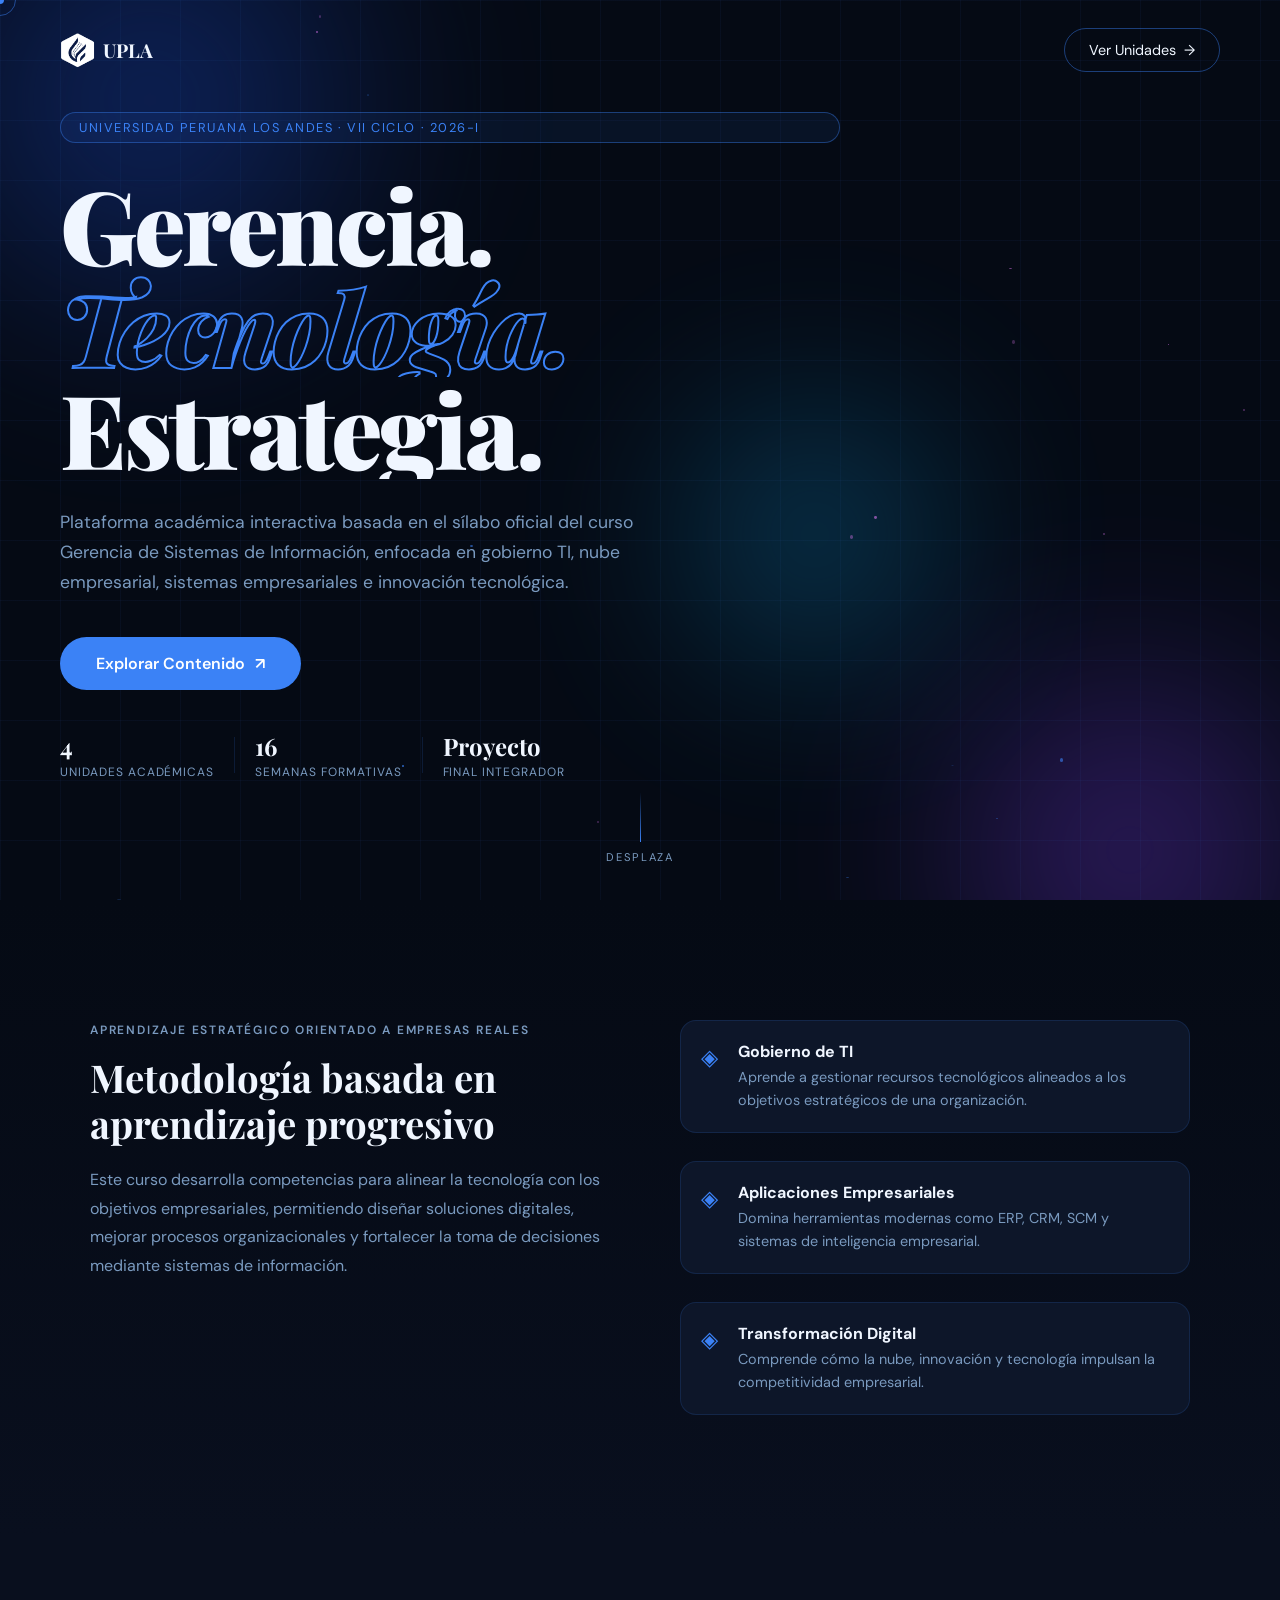
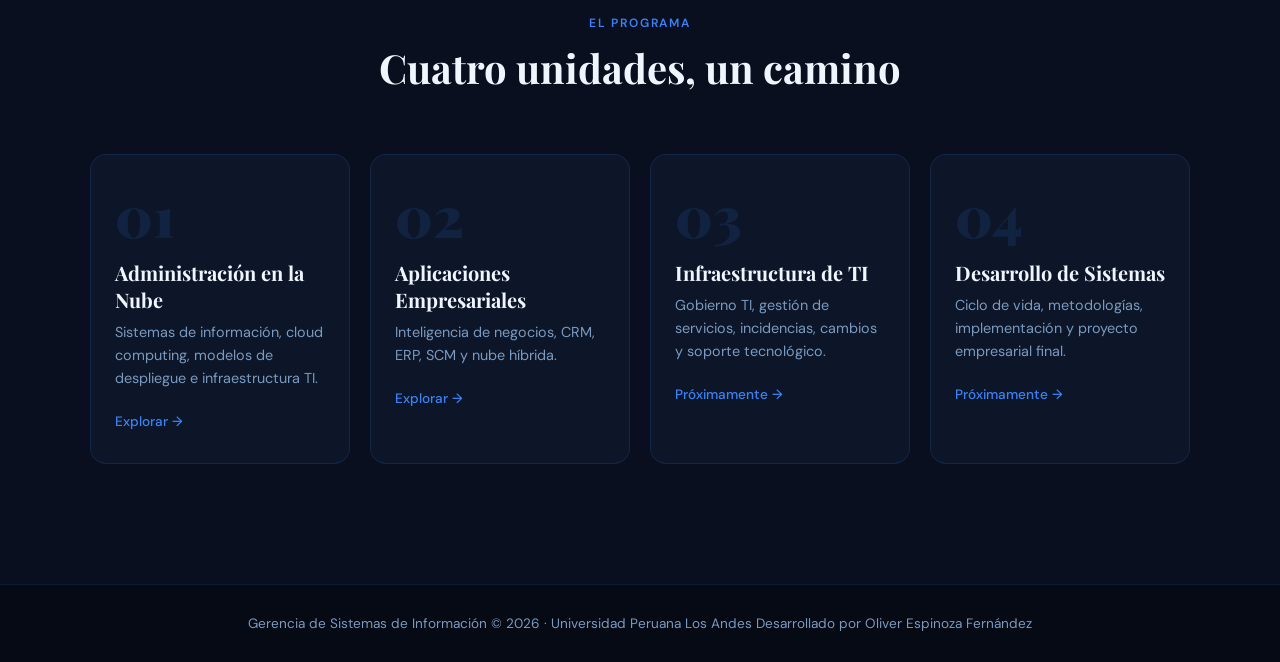
==== index.html @ c1853260 "Add files via upload" ====
<!DOCTYPE html>
<html lang="es">
<head>
  <meta charset="UTF-8" />
  <meta name="viewport" content="width=device-width, initial-scale=1.0" />
  <title>Academia Digital — Curso Universitario</title>
  <link href="https://fonts.googleapis.com/css2?family=Playfair+Display:ital,wght@0,400;0,700;0,900;1,400&family=DM+Sans:wght@300;400;500;600&display=swap" rel="stylesheet" />
  <style>
    :root {
      --bg-deep: #050a14;
      --bg-dark: #090f1e;
      --bg-card: #0d1629;
      --bg-card-hover: #111e38;
      --accent: #3b82f6;
      --accent-glow: rgba(59, 130, 246, 0.35);
      --accent2: #e879f9;
      --accent3: #10b981;
      --text-primary: #f0f6ff;
      --text-muted: #7a9abf;
      --border: rgba(59, 130, 246, 0.15);
      --border-hover: rgba(59, 130, 246, 0.45);
      --font-display: 'Playfair Display', Georgia, serif;
      --font-body: 'DM Sans', system-ui, sans-serif;
      --radius: 16px;
      --transition: cubic-bezier(0.4, 0, 0.2, 1);
    }

    *, *::before, *::after { margin: 0; padding: 0; box-sizing: border-box; }
    html { scroll-behavior: smooth; overflow-x: hidden; }
    body { font-family: var(--font-body); background: var(--bg-deep); color: var(--text-primary); cursor: none; overflow-x: hidden; }

    /* CURSOR */
    .cursor { position: fixed; width: 8px; height: 8px; background: var(--accent); border-radius: 50%; pointer-events: none; z-index: 9999; transform: translate(-50%, -50%); transition: transform 0.1s, background 0.2s; }
    .cursor-follower { position: fixed; width: 32px; height: 32px; border: 1.5px solid rgba(59,130,246,0.5); border-radius: 50%; pointer-events: none; z-index: 9998; transform: translate(-50%, -50%); transition: transform 0.15s var(--transition), width 0.3s, height 0.3s, border-color 0.3s; }

    /* PROGRESS BAR */
    #read-progress { position: fixed; top: 0; left: 0; height: 2px; background: linear-gradient(90deg, #3b82f6, #e879f9); z-index: 9999; width: 0%; transition: width 0.1s; pointer-events: none; }

    /* HERO */
    .hero { position: relative; min-height: 100vh; display: flex; flex-direction: column; overflow: hidden; background: var(--bg-deep); }
    .hero-bg { position: absolute; inset: 0; z-index: 0; overflow: hidden; }
    .orb { position: absolute; border-radius: 50%; filter: blur(90px); opacity: 0.45; animation: orbFloat 10s ease-in-out infinite; }
    .orb1 { width: 600px; height: 600px; background: radial-gradient(circle, #1d4ed8, transparent 70%); top: -200px; left: -150px; }
    .orb2 { width: 500px; height: 500px; background: radial-gradient(circle, #7c3aed, transparent 70%); bottom: -200px; right: -100px; animation-delay: 3s; }
    .orb3 { width: 350px; height: 350px; background: radial-gradient(circle, #0ea5e9, transparent 70%); top: 40%; left: 50%; animation-delay: 6s; }
    @keyframes orbFloat { 0%,100%{transform:translate(0,0) scale(1)} 33%{transform:translate(30px,-30px) scale(1.05)} 66%{transform:translate(-20px,20px) scale(0.95)} }
    .grid-overlay { position: absolute; inset: 0; background-image: linear-gradient(rgba(59,130,246,0.05) 1px, transparent 1px), linear-gradient(90deg, rgba(59,130,246,0.05) 1px, transparent 1px); background-size: 60px 60px; animation: gridDrift 25s linear infinite; }
    @keyframes gridDrift { from{background-position:0 0} to{background-position:60px 60px} }

    /* NAV */
    .hero-nav { position: relative; z-index: 10; display: flex; justify-content: space-between; align-items: center; padding: 28px 60px; animation: slideDown 0.8s var(--transition) 0.2s both; }
    @keyframes slideDown { from{opacity:0;transform:translateY(-20px)} to{opacity:1;transform:translateY(0)} }
    .logo { display: flex; align-items: center; gap: 10px; font-family: var(--font-display); font-size: 1.2rem; font-weight: 700; color: var(--text-primary); text-decoration: none; }
    .logo-icon { font-size: 1.5rem; color: var(--accent); animation: spin 12s linear infinite; display: inline-block; }
    @keyframes spin { from{transform:rotate(0deg)} to{transform:rotate(360deg)} }
    .btn-catalogo { display: flex; align-items: center; gap: 8px; padding: 12px 24px; background: transparent; border: 1.5px solid var(--border-hover); color: var(--text-primary); border-radius: 100px; font-family: var(--font-body); font-size: 0.9rem; cursor: none; transition: all 0.3s var(--transition); text-decoration: none; }
    .btn-catalogo:hover { background: var(--accent); border-color: var(--accent); transform: translateY(-2px); box-shadow: 0 8px 25px var(--accent-glow); }
    .btn-arrow { transition: transform 0.3s; }
    .btn-catalogo:hover .btn-arrow { transform: translateX(4px); }

    /* HERO CONTENT */
    .hero-content { position: relative; z-index: 10; flex: 1; display: flex; flex-direction: column; justify-content: center; padding: 0 60px; max-width: 900px; }
    .hero-badge { display: inline-block; padding: 6px 18px; border: 1px solid rgba(59,130,246,0.4); background: rgba(59,130,246,0.08); border-radius: 100px; font-size: 0.8rem; letter-spacing: 0.12em; text-transform: uppercase; color: var(--accent); margin-bottom: 30px; animation: fadeUp 0.8s var(--transition) 0.4s both; }
    .hero-title { font-family: var(--font-display); font-size: clamp(3.5rem, 8vw, 7rem); font-weight: 900; line-height: 1.0; letter-spacing: -0.03em; margin-bottom: 28px; }
    .hero-title .line { display: block; animation: titleReveal 0.9s var(--transition) both; overflow: hidden; }
    .hero-title .line:nth-child(1) { animation-delay: 0.5s; }
    .hero-title .line:nth-child(2) { animation-delay: 0.65s; }
    .hero-title .line:nth-child(3) { animation-delay: 0.8s; }
    @keyframes titleReveal { from{opacity:0;transform:translateY(60px) skewY(3deg)} to{opacity:1;transform:translateY(0) skewY(0)} }
    .italic { font-style: italic; color: transparent; -webkit-text-stroke: 2px var(--accent); }
    .hero-subtitle { font-size: 1.1rem; line-height: 1.7; color: var(--text-muted); max-width: 600px; margin-bottom: 40px; animation: fadeUp 0.8s var(--transition) 0.9s both; }
    .hero-cta { display: flex; align-items: center; gap: 40px; flex-wrap: wrap; animation: fadeUp 0.8s var(--transition) 1s both; }
    .cta-primary { display: flex; align-items: center; gap: 10px; padding: 16px 36px; background: var(--accent); color: #fff; border: none; border-radius: 100px; font-family: var(--font-body); font-size: 1rem; font-weight: 600; cursor: none; position: relative; overflow: hidden; transition: all 0.3s var(--transition); text-decoration: none; }
    .cta-primary::before { content: ''; position: absolute; inset: 0; background: linear-gradient(135deg, #6366f1, #3b82f6); opacity: 0; transition: opacity 0.3s; }
    .cta-primary:hover::before { opacity: 1; }
    .cta-primary > * { position: relative; z-index: 1; }
    .cta-primary:hover { transform: translateY(-3px); box-shadow: 0 12px 40px var(--accent-glow); }
    .hero-stats { display: flex; align-items: center; gap: 20px; }
    .stat { display: flex; flex-direction: column; gap: 2px; }
    .stat strong { font-size: 1.5rem; font-family: var(--font-display); font-weight: 700; }
    .stat span { font-size: 0.75rem; color: var(--text-muted); text-transform: uppercase; letter-spacing: 0.08em; }
    .stat-divider { width: 1px; height: 36px; background: var(--border); }

    /* SCROLL HINT */
    .scroll-hint { position: relative; z-index: 10; display: flex; flex-direction: column; align-items: center; gap: 8px; padding-bottom: 36px; animation: fadeUp 0.8s var(--transition) 1.2s both; }
    .scroll-line { width: 1px; height: 50px; background: linear-gradient(to bottom, transparent, var(--accent)); animation: scrollPulse 2s ease-in-out infinite; }
    @keyframes scrollPulse { 0%,100%{opacity:0.3;transform:scaleY(1)} 50%{opacity:1;transform:scaleY(1.2)} }
    .scroll-hint span { font-size: 0.7rem; color: var(--text-muted); letter-spacing: 0.15em; text-transform: uppercase; }

    /* ABOUT */
    .about-section { padding: 120px 60px; background: linear-gradient(to bottom, var(--bg-deep), var(--bg-dark)); }
    .about-inner { max-width: 1100px; margin: 0 auto; display: grid; grid-template-columns: 1fr 1fr; gap: 80px; align-items: start; }
    .about-text h2 { font-family: var(--font-display); font-size: 2.4rem; font-weight: 700; line-height: 1.2; margin: 12px 0 20px; }
    .about-text p { color: var(--text-muted); line-height: 1.8; }
    .features { display: flex; flex-direction: column; gap: 28px; }
    .feature-item { display: flex; gap: 20px; align-items: flex-start; padding: 20px; background: var(--bg-card); border: 1px solid var(--border); border-radius: var(--radius); transition: all 0.3s var(--transition); }
    .feature-item:hover { border-color: var(--border-hover); background: var(--bg-card-hover); transform: translateX(6px); }
    .feature-icon { font-size: 1.4rem; color: var(--accent); flex-shrink: 0; margin-top: 2px; }
    .feature-item strong { display: block; margin-bottom: 4px; }
    .feature-item p { color: var(--text-muted); font-size: 0.9rem; line-height: 1.6; margin: 0; }

    /* UNITS PREVIEW */
    .units-preview { padding: 80px 60px 120px; background: var(--bg-dark); }
    .section-header { text-align: center; margin-bottom: 60px; }
    .section-header h2 { font-family: var(--font-display); font-size: 2.5rem; font-weight: 700; }
    .section-label { font-size: 0.75rem; color: var(--accent); letter-spacing: 0.15em; text-transform: uppercase; font-weight: 600; margin-bottom: 10px; display: block; }
    .units-grid { max-width: 1100px; margin: 0 auto; display: grid; grid-template-columns: repeat(4, 1fr); gap: 20px; }
    .unit-preview-card { background: var(--bg-card); border: 1px solid var(--border); border-radius: var(--radius); padding: 32px 24px; cursor: none; transition: all 0.4s var(--transition); position: relative; overflow: hidden; text-decoration: none; color: inherit; display: block; }
    .unit-preview-card::before { content: ''; position: absolute; bottom: 0; left: 0; right: 0; height: 3px; background: linear-gradient(90deg, var(--accent), var(--accent2)); transform: scaleX(0); transform-origin: left; transition: transform 0.4s var(--transition); }
    .unit-preview-card:hover::before { transform: scaleX(1); }
    .unit-preview-card:hover { border-color: var(--border-hover); background: var(--bg-card-hover); transform: translateY(-8px); box-shadow: 0 20px 60px rgba(0,0,0,0.4); }
    .unit-number { font-family: var(--font-display); font-size: 3.5rem; font-weight: 900; color: rgba(59,130,246,0.12); line-height: 1; margin-bottom: 16px; transition: color 0.3s; }
    .unit-preview-card:hover .unit-number { color: rgba(59,130,246,0.3); }
    .unit-preview-card h3 { font-family: var(--font-display); font-size: 1.25rem; margin-bottom: 8px; }
    .unit-preview-card p { color: var(--text-muted); font-size: 0.9rem; line-height: 1.6; margin-bottom: 20px; }
    .unit-link { font-size: 0.85rem; color: var(--accent); font-weight: 500; transition: letter-spacing 0.3s; }
    .unit-preview-card:hover .unit-link { letter-spacing: 0.05em; }

    /* FOOTER */
    .home-footer { background: var(--bg-deep); text-align: center; padding: 30px; color: var(--text-muted); font-size: 0.85rem; border-top: 1px solid var(--border); }

    /* REVEAL */
    .reveal { opacity: 0; transform: translateY(40px); transition: opacity 0.8s var(--transition), transform 0.8s var(--transition); }
    .reveal.visible { opacity: 1; transform: translateY(0); }

    @keyframes fadeUp { from{opacity:0;transform:translateY(20px)} to{opacity:1;transform:translateY(0)} }

    /* SCROLLBAR */
    ::-webkit-scrollbar { width: 6px; }
    ::-webkit-scrollbar-track { background: var(--bg-deep); }
    ::-webkit-scrollbar-thumb { background: rgba(59,130,246,0.3); border-radius: 100px; }
    ::-webkit-scrollbar-thumb:hover { background: rgba(59,130,246,0.6); }

    /* RESPONSIVE */
    @media (max-width: 1100px) { .units-grid { grid-template-columns: repeat(2, 1fr); } }
    @media (max-width: 900px) { .about-inner { grid-template-columns: 1fr; gap: 50px; } }
    @media (max-width: 680px) {
      .hero-nav { padding: 20px 24px; }
      .hero-content { padding: 0 24px; }
      .about-section, .units-preview { padding: 60px 24px; }
      .units-grid { grid-template-columns: 1fr; }
      .hero-cta { flex-direction: column; align-items: flex-start; gap: 24px; }
      .cursor, .cursor-follower { display: none; }
      body { cursor: default; }
    }
  </style>
</head>
<body>

  <div id="read-progress"></div>
  <div class="cursor"></div>
  <div class="cursor-follower"></div>

  <!-- HERO -->
  <section class="hero">
    <div class="hero-bg">
      <div class="orb orb1"></div>
      <div class="orb orb2"></div>
      <div class="orb orb3"></div>
      <div class="grid-overlay"></div>
    </div>
    <nav class="hero-nav">
      <a href="index.html" class="logo" style="display:flex; align-items:center; gap:8px;">
        <img src="img/log.png" alt="Logo UPLA" style="width:35px; height:35px;">
        <span>UPLA</span>
      </a>

      <a href="unidad1.html" class="btn-catalogo">
        Ver Unidades
        <span class="btn-arrow">→</span>
      </a>
    </nav>
    <div class="hero-content">
      <div class="hero-badge">Universidad Peruana Los Andes · VII Ciclo · 2026-I </div>
      <h1 class="hero-title">
        <span class="line">Gerencia.</span>
        <span class="line italic">Tecnología.</span>
        <span class="line">Estrategia.</span>
      </h1>
      <p class="hero-subtitle">
        Plataforma académica interactiva basada en el sílabo oficial del curso Gerencia de Sistemas de Información, enfocada en gobierno TI, nube empresarial, sistemas empresariales e innovación tecnológica.
      </p>
      <div class="hero-cta">
        <a href="unidad1.html" class="cta-primary">
          <span>Explorar Contenido</span>
          <span>↗</span>
        </a>
        <div class="hero-stats">
          <div class="stat">
            <strong>4</strong>
            <span>Unidades Académicas</span>
          </div>
          <div class="stat-divider"></div>
          <div class="stat">
            <strong>16</strong>
            <span>Semanas Formativas</span>
          </div>
          <div class="stat-divider"></div>
          <div class="stat">
            <strong>Proyecto</strong>
            <span>Final Integrador</span>
          </div>
        </div>
      </div>
    </div>
    <div class="scroll-hint">
      <div class="scroll-line"></div>
      <span>desplaza</span>
    </div>
  </section>

  <!-- ABOUT -->
  <section class="about-section">
    <div class="about-inner">
      <div class="about-text reveal">
        <p class="section-label">Aprendizaje estratégico orientado a empresas reales</p>
        <h2>Metodología basada en aprendizaje progresivo</h2>
        <p>Este curso desarrolla competencias para alinear la tecnología con los objetivos empresariales, permitiendo diseñar soluciones digitales, mejorar procesos organizacionales y fortalecer la toma de decisiones mediante sistemas de información.</p>
      </div>
      <div class="features reveal">
        <div class="feature-item">
          <div class="feature-icon">◈</div>
          <div>
            <strong>Gobierno de TI</strong>
            <p>Aprende a gestionar recursos tecnológicos alineados a los objetivos estratégicos de una organización.</p>
          </div>
        </div>
        <div class="feature-item">
          <div class="feature-icon">◈</div>
          <div>
            <strong>Aplicaciones Empresariales</strong>
            <p>Domina herramientas modernas como ERP, CRM, SCM y sistemas de inteligencia empresarial.</p>
          </div>
        </div>
        <div class="feature-item">
          <div class="feature-icon">◈</div>
          <div>
            <strong>Transformación Digital</strong>
            <p>Comprende cómo la nube, innovación y tecnología impulsan la competitividad empresarial.</p>
          </div>
        </div>
      </div>
    </div>
  </section>

  <!-- UNITS PREVIEW -->
  <section class="units-preview">
    <div class="section-header reveal">
      <p class="section-label">El programa</p>
      <h2>Cuatro unidades, un camino</h2>
    </div>
    <div class="units-grid">
      <a class="unit-preview-card reveal" href="unidad1.html">
        <div class="unit-number">01</div>
        <h3>Administración en la Nube</h3>
        <p>Sistemas de información, cloud computing, modelos de despliegue e infraestructura TI.</p>
        <span class="unit-link">Explorar →</span>
      </a>
      <a class="unit-preview-card reveal" href="unidad2.html">
        <div class="unit-number">02</div>
        <h3>Aplicaciones Empresariales</h3>
        <p>Inteligencia de negocios, CRM, ERP, SCM y nube híbrida.</p>
        <span class="unit-link">Explorar →</span>
      </a>
      <a class="unit-preview-card reveal" href="#">
        <div class="unit-number">03</div>
        <h3>Infraestructura de TI</h3>
        <p>Gobierno TI, gestión de servicios, incidencias, cambios y soporte tecnológico.</p>
        <span class="unit-link">Próximamente →</span>
      </a>
      <a class="unit-preview-card reveal" href="#">
        <div class="unit-number">04</div>
        <h3>Desarrollo de Sistemas</h3>
        <p>Ciclo de vida, metodologías, implementación y proyecto empresarial final.</p>
        <span class="unit-link">Próximamente →</span>
      </a>
    </div>
  </section>

  <footer class="home-footer">
    <p>Gerencia de Sistemas de Información © 2026 · Universidad Peruana Los Andes
Desarrollado por Oliver Espinoza Fernández</p>
  </footer>

  <script>
    // CURSOR
    const cursor = document.querySelector('.cursor');
    const follower = document.querySelector('.cursor-follower');
    let mouseX = 0, mouseY = 0, followerX = 0, followerY = 0, rafId = null;

    document.addEventListener('mousemove', (e) => {
      mouseX = e.clientX; mouseY = e.clientY;
      cursor.style.left = mouseX + 'px'; cursor.style.top = mouseY + 'px';
      if (!rafId) animateFollower();
      const orbs = document.querySelectorAll('.orb');
      const cx = window.innerWidth / 2, cy = window.innerHeight / 2;
      const dx = (e.clientX - cx) / cx, dy = (e.clientY - cy) / cy;
      orbs.forEach((orb, i) => { const f = (i+1)*15; orb.style.transform = `translate(${dx*f}px,${dy*f}px)`; });
    });

    function animateFollower() {
      followerX += (mouseX - followerX) * 0.12; followerY += (mouseY - followerY) * 0.12;
      follower.style.left = followerX + 'px'; follower.style.top = followerY + 'px';
      if (Math.hypot(mouseX - followerX, mouseY - followerY) > 0.5) rafId = requestAnimationFrame(animateFollower);
      else rafId = null;
    }

    document.addEventListener('mouseover', (e) => { if (e.target.matches('a,button,[role="button"]')) { cursor.style.transform='translate(-50%,-50%) scale(2)'; cursor.style.background='#e879f9'; } });
    document.addEventListener('mouseout', (e) => { if (e.target.matches('a,button,[role="button"]')) { cursor.style.transform='translate(-50%,-50%) scale(1)'; cursor.style.background='#3b82f6'; } });
    document.addEventListener('mousedown', () => cursor.style.transform='translate(-50%,-50%) scale(0.7)');
    document.addEventListener('mouseup', () => cursor.style.transform='translate(-50%,-50%) scale(1)');

    // REVEAL SCROLL
    const observer = new IntersectionObserver((entries) => {
      entries.forEach(entry => { if (entry.isIntersecting) { entry.target.classList.add('visible'); observer.unobserve(entry.target); } });
    }, { threshold: 0.15, rootMargin: '0px 0px -50px 0px' });
    document.querySelectorAll('.reveal').forEach(el => observer.observe(el));

    // TILT 3D
    document.querySelectorAll('.unit-preview-card').forEach(card => {
      card.addEventListener('mousemove', (e) => {
        const rect = card.getBoundingClientRect();
        const dx = (e.clientX - rect.left - rect.width/2) / (rect.width/2);
        const dy = (e.clientY - rect.top - rect.height/2) / (rect.height/2);
        card.style.transform = `translateY(-8px) perspective(800px) rotateX(${dy*-8}deg) rotateY(${dx*8}deg)`;
      });
      card.addEventListener('mouseleave', () => { card.style.transform=''; });
    });

    // PROGRESS BAR
    const bar = document.getElementById('read-progress');
    window.addEventListener('scroll', () => {
      const pct = (window.scrollY / (document.documentElement.scrollHeight - window.innerHeight)) * 100;
      bar.style.width = pct + '%';
    });

    // PARTICLES
    const heroBg = document.querySelector('.hero-bg');
    for (let i = 0; i < 18; i++) {
      const p = document.createElement('div');
      p.style.cssText = `position:absolute;width:${Math.random()*3+1}px;height:${Math.random()*3+1}px;background:rgba(${Math.random()>.5?'59,130,246':'232,121,249'},${Math.random()*.5+.2});border-radius:50%;left:${Math.random()*100}%;top:${Math.random()*100}%;animation:particleFloat ${8+Math.random()*12}s linear ${Math.random()*-20}s infinite;pointer-events:none;`;
      heroBg.appendChild(p);
    }
    const ps = document.createElement('style');
    ps.textContent = `@keyframes particleFloat{0%{transform:translateY(0) rotate(0deg);opacity:0}10%{opacity:1}90%{opacity:1}100%{transform:translateY(-120vh) rotate(720deg);opacity:0}}`;
    document.head.appendChild(ps);

    // STATS ANIMATION
    document.querySelectorAll('.stat').forEach((s, i) => {
      s.style.animation = `fadeUp 0.6s cubic-bezier(0.4,0,0.2,1) ${1.1+i*0.15}s both`;
    });
  </script>
</body>
</html>
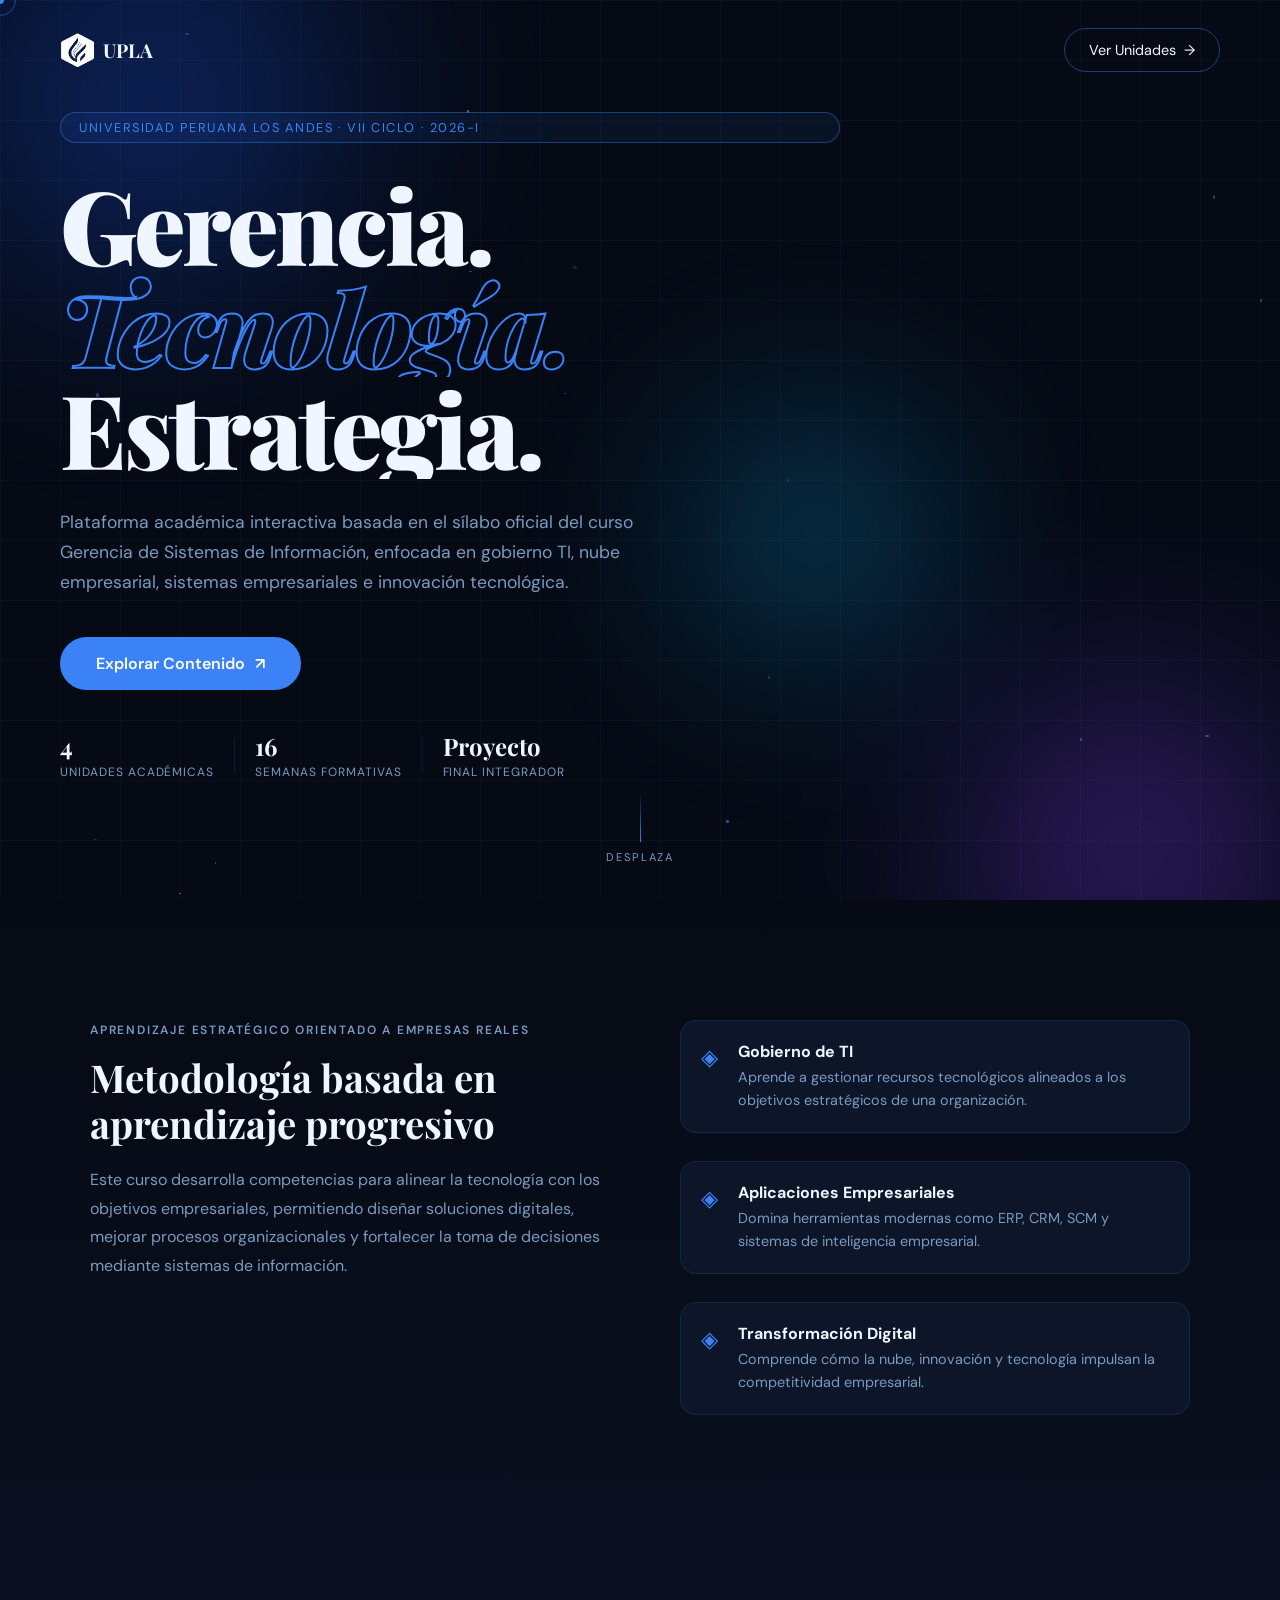
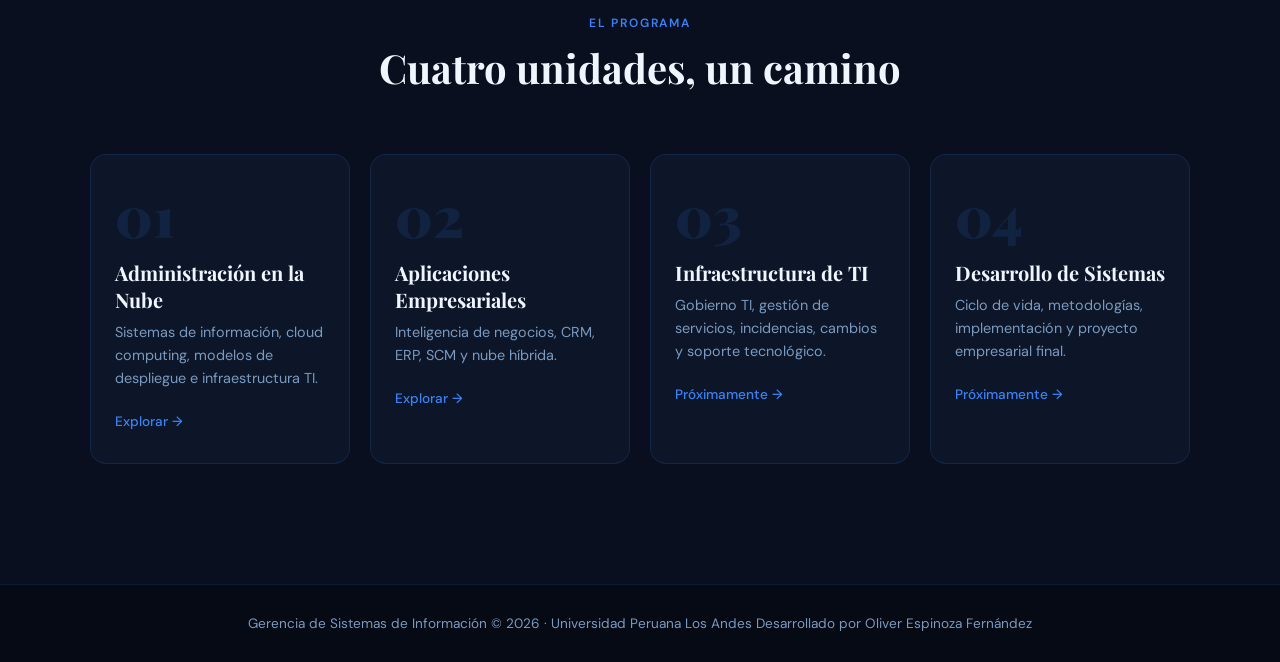
==== commit 0623909b: "Update index.html" ====
--- a/index.html
+++ b/index.html
@@ -3,7 +3,7 @@
 <head>
   <meta charset="UTF-8" />
   <meta name="viewport" content="width=device-width, initial-scale=1.0" />
-  <title>Academia Digital — Curso Universitario</title>
+  <title>Gerencia TI | UPLA</title>
   <link href="https://fonts.googleapis.com/css2?family=Playfair+Display:ital,wght@0,400;0,700;0,900;1,400&family=DM+Sans:wght@300;400;500;600&display=swap" rel="stylesheet" />
   <style>
     :root {
@@ -351,4 +351,4 @@
     });
   </script>
 </body>
-</html>+</html>
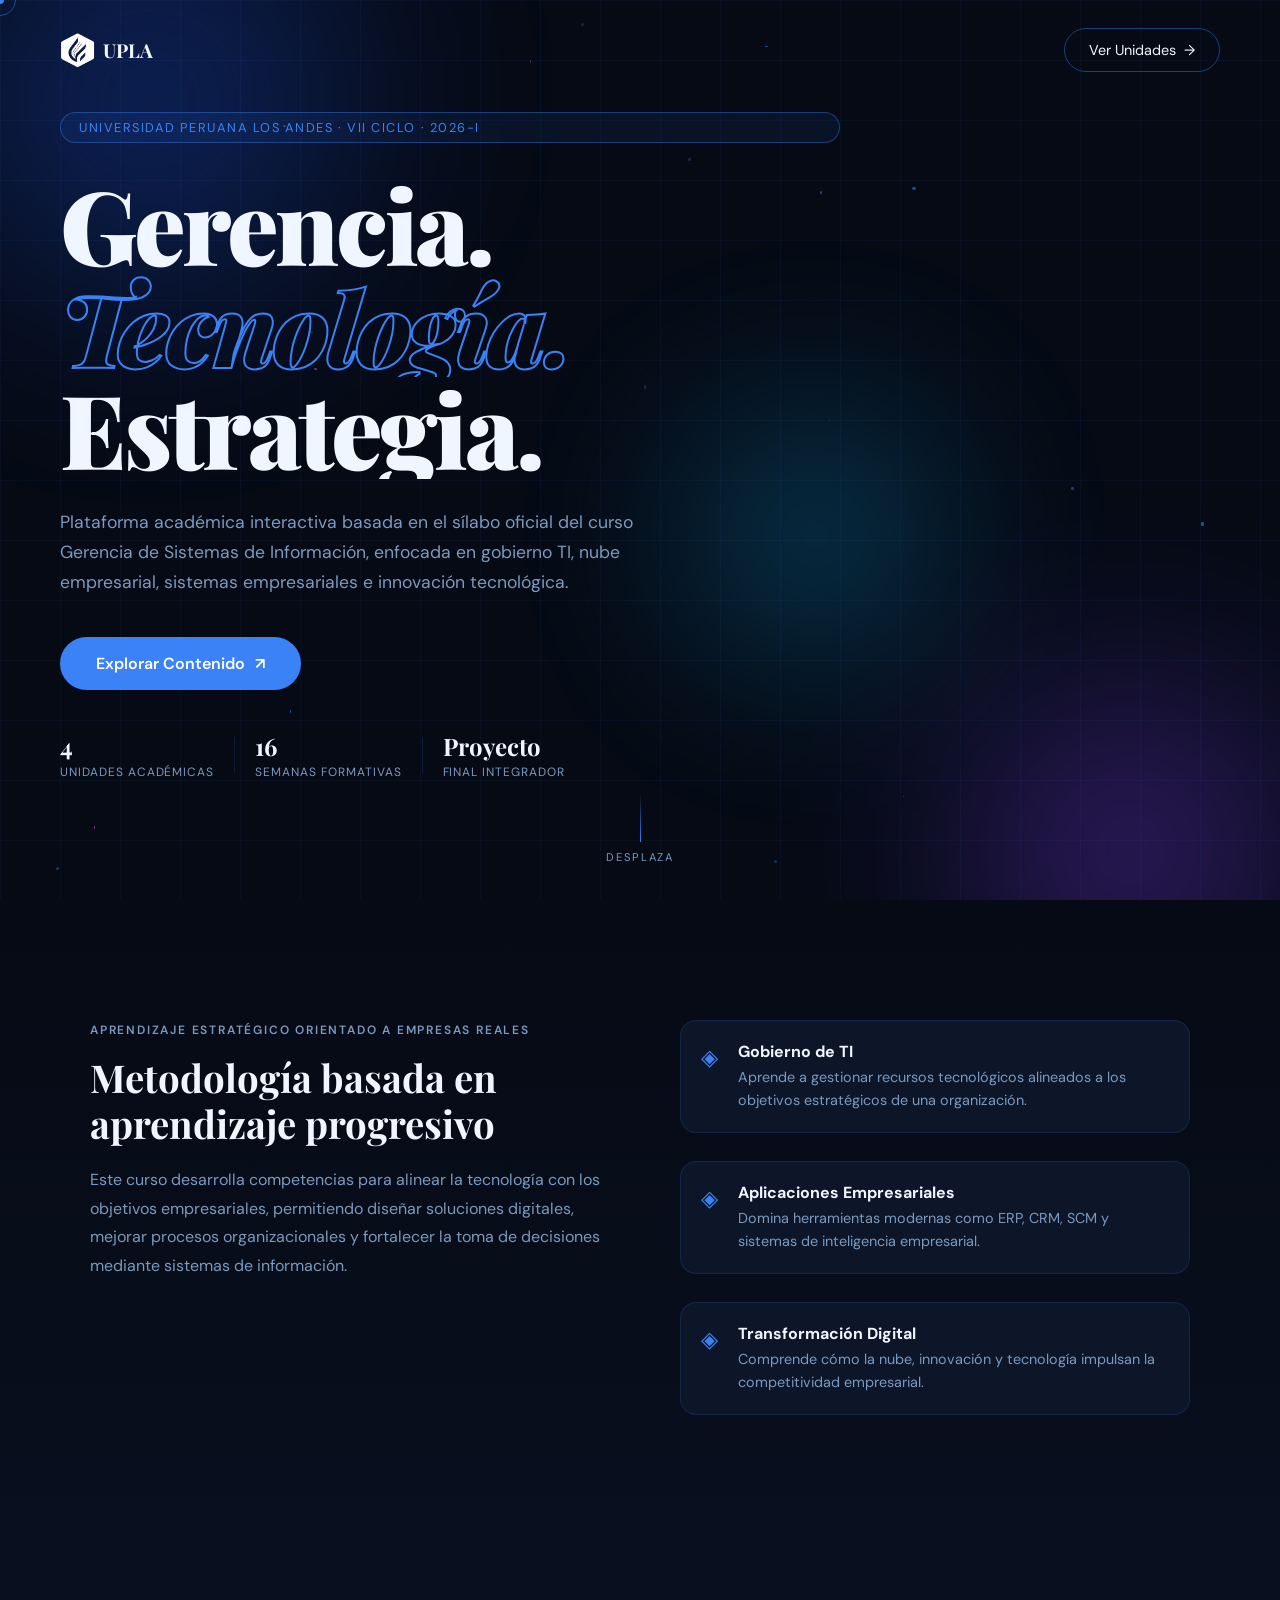
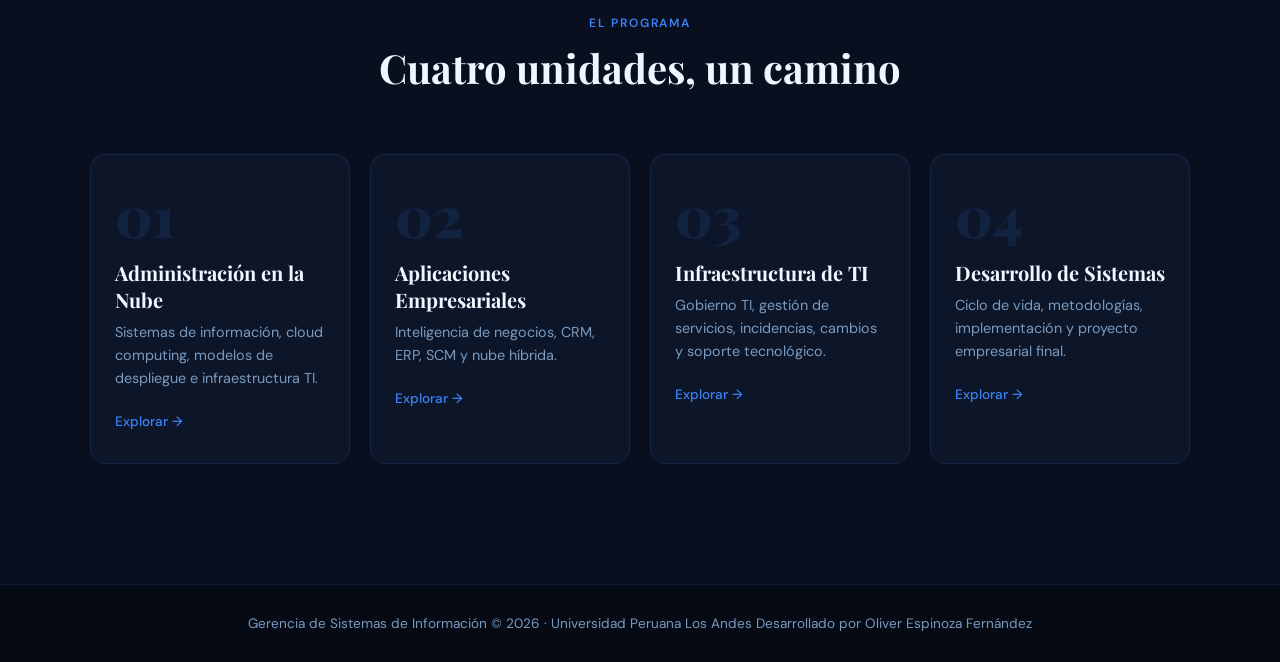
==== commit 95957b51: "Add files via upload" ====
--- a/index.html
+++ b/index.html
@@ -262,17 +262,17 @@
         <p>Inteligencia de negocios, CRM, ERP, SCM y nube híbrida.</p>
         <span class="unit-link">Explorar →</span>
       </a>
-      <a class="unit-preview-card reveal" href="#">
+      <a class="unit-preview-card reveal" href="unidad3.html">
         <div class="unit-number">03</div>
         <h3>Infraestructura de TI</h3>
         <p>Gobierno TI, gestión de servicios, incidencias, cambios y soporte tecnológico.</p>
-        <span class="unit-link">Próximamente →</span>
-      </a>
-      <a class="unit-preview-card reveal" href="#">
+        <span class="unit-link">Explorar →</span>
+      </a>
+      <a class="unit-preview-card reveal" href="unidad4.html">
         <div class="unit-number">04</div>
         <h3>Desarrollo de Sistemas</h3>
         <p>Ciclo de vida, metodologías, implementación y proyecto empresarial final.</p>
-        <span class="unit-link">Próximamente →</span>
+        <span class="unit-link">Explorar →</span>
       </a>
     </div>
   </section>
